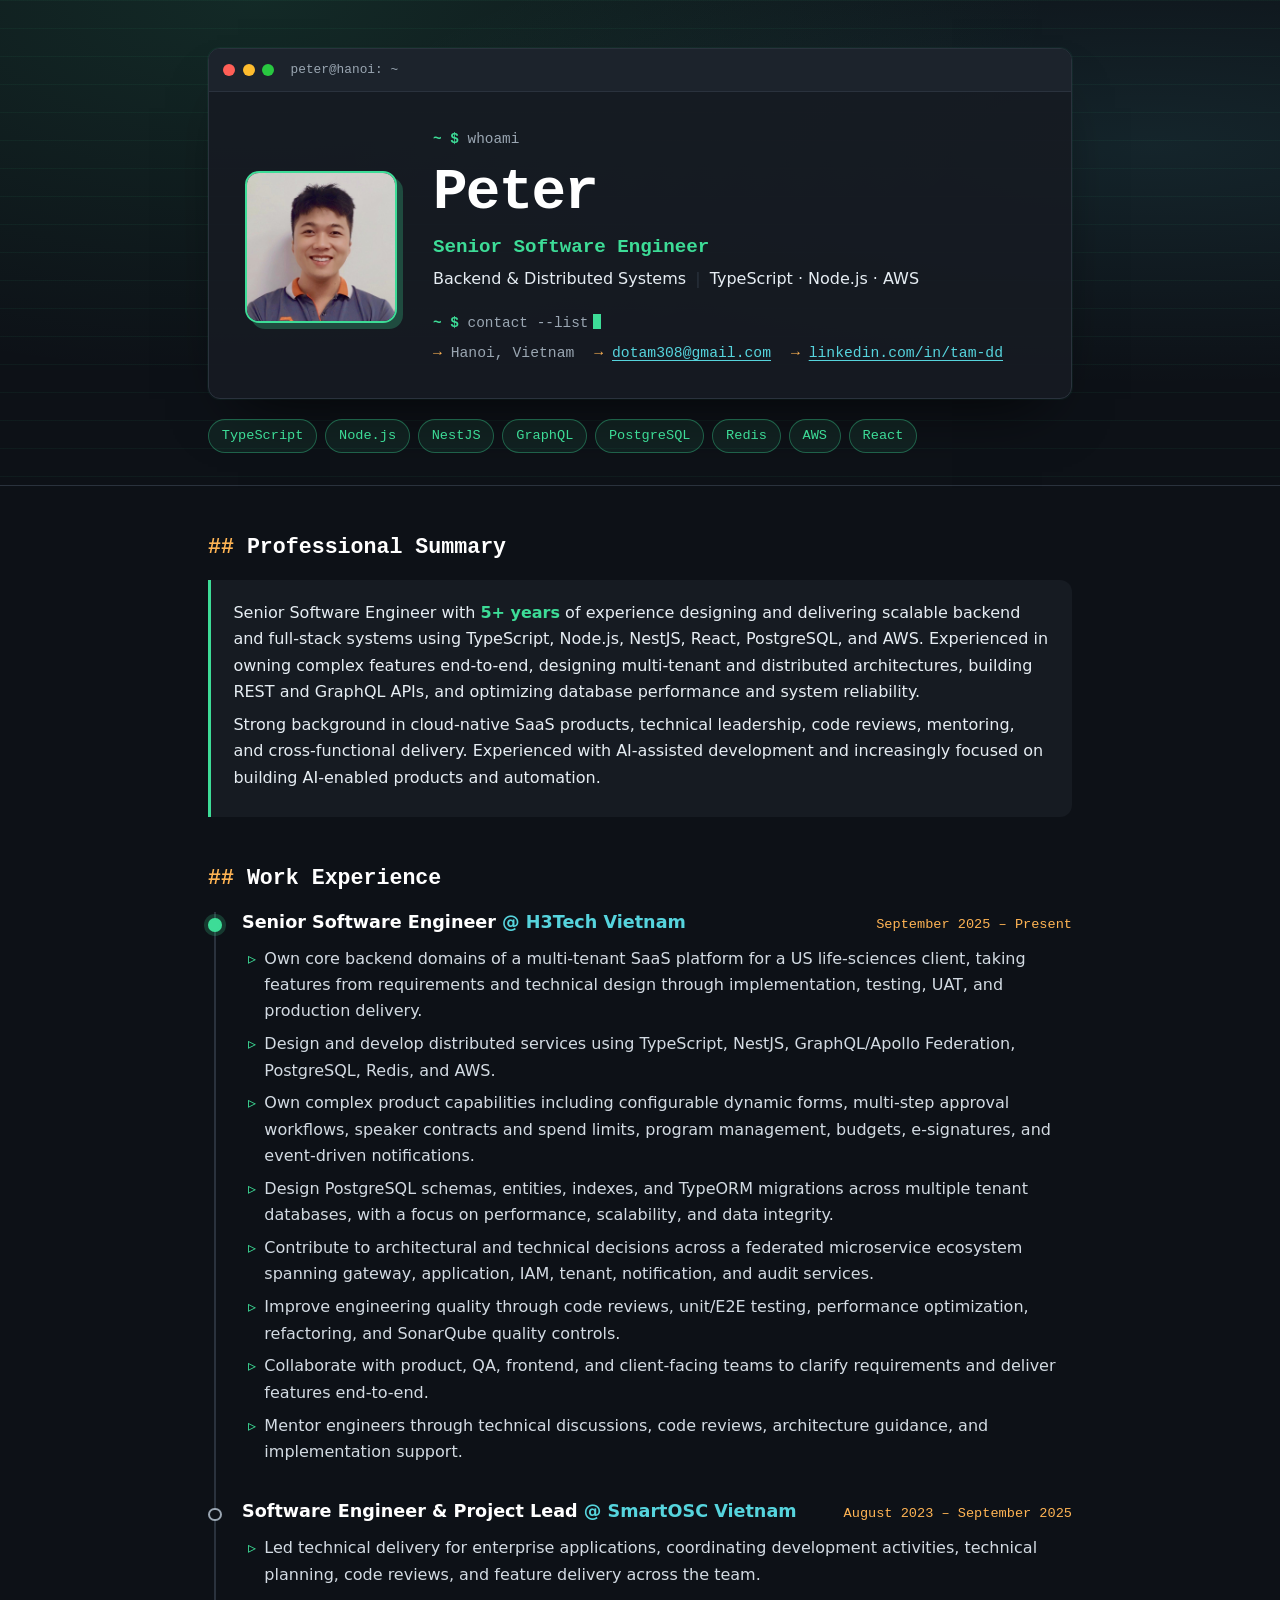
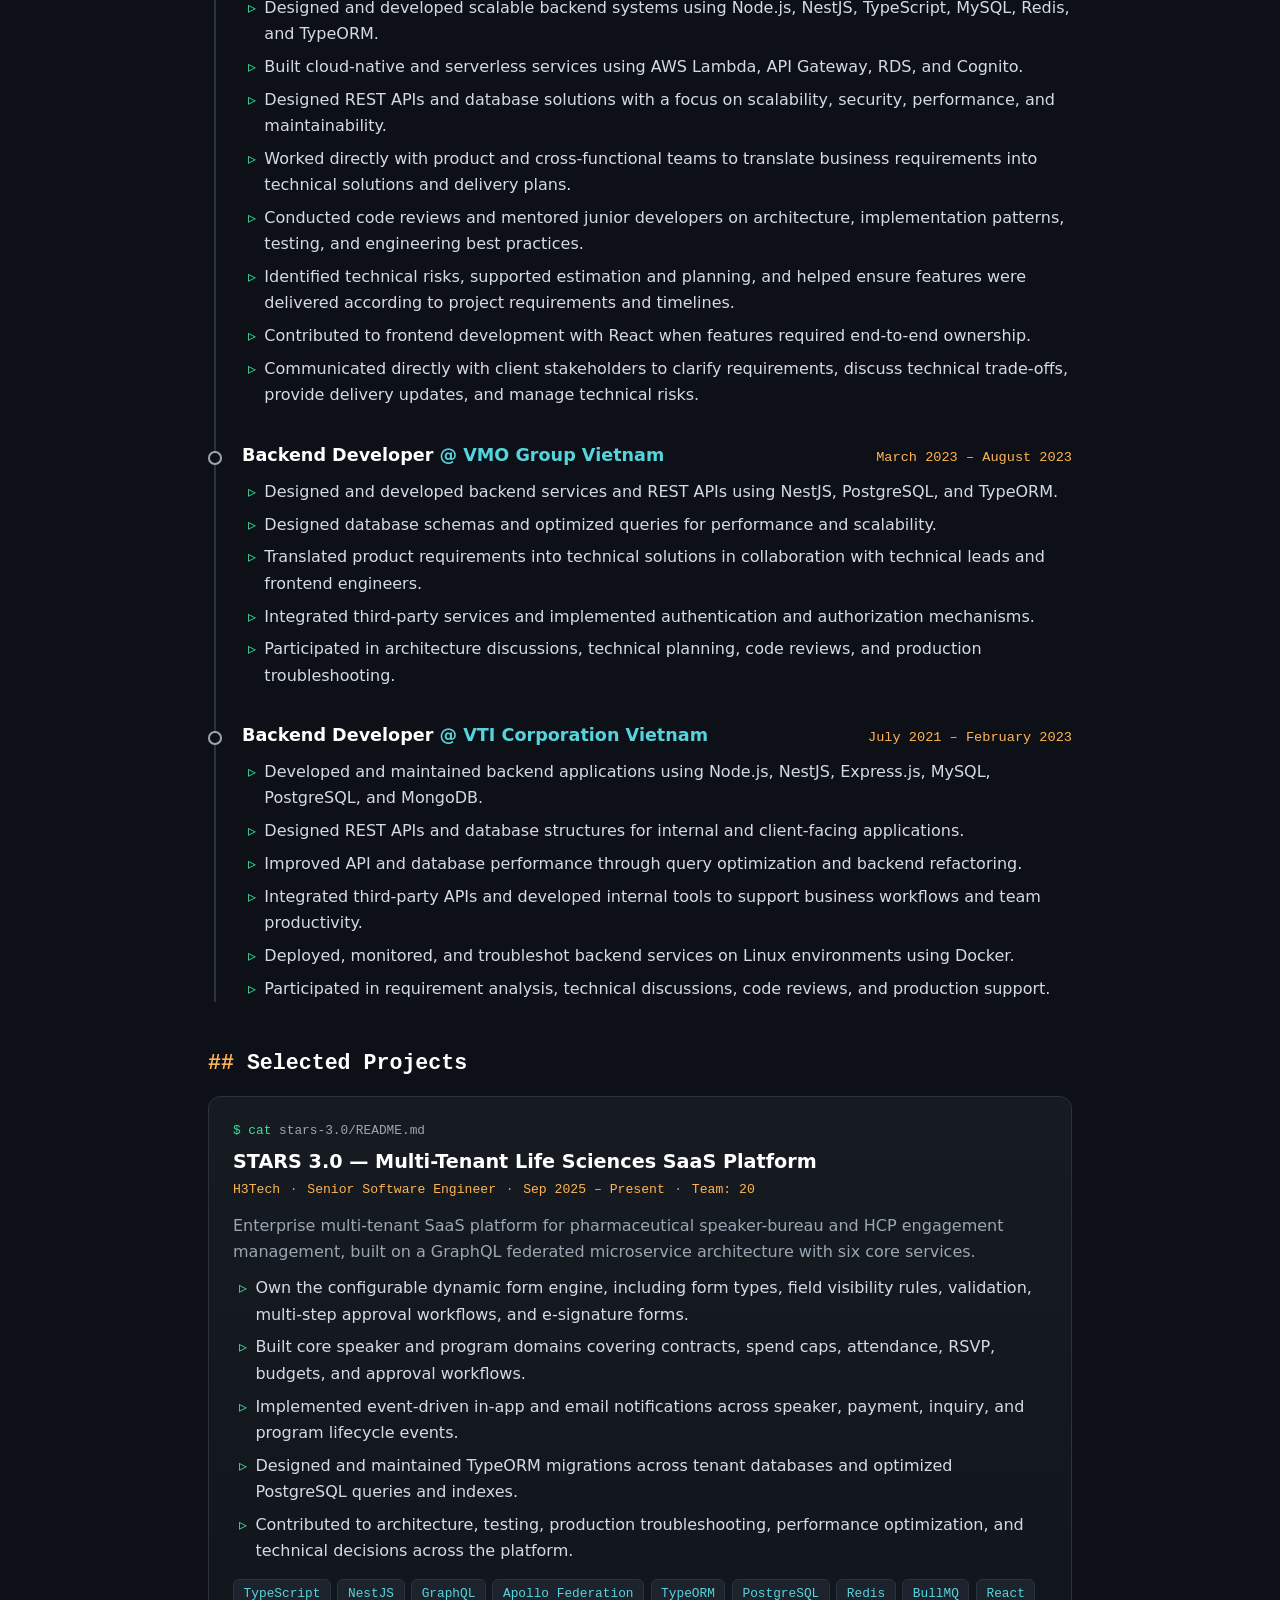
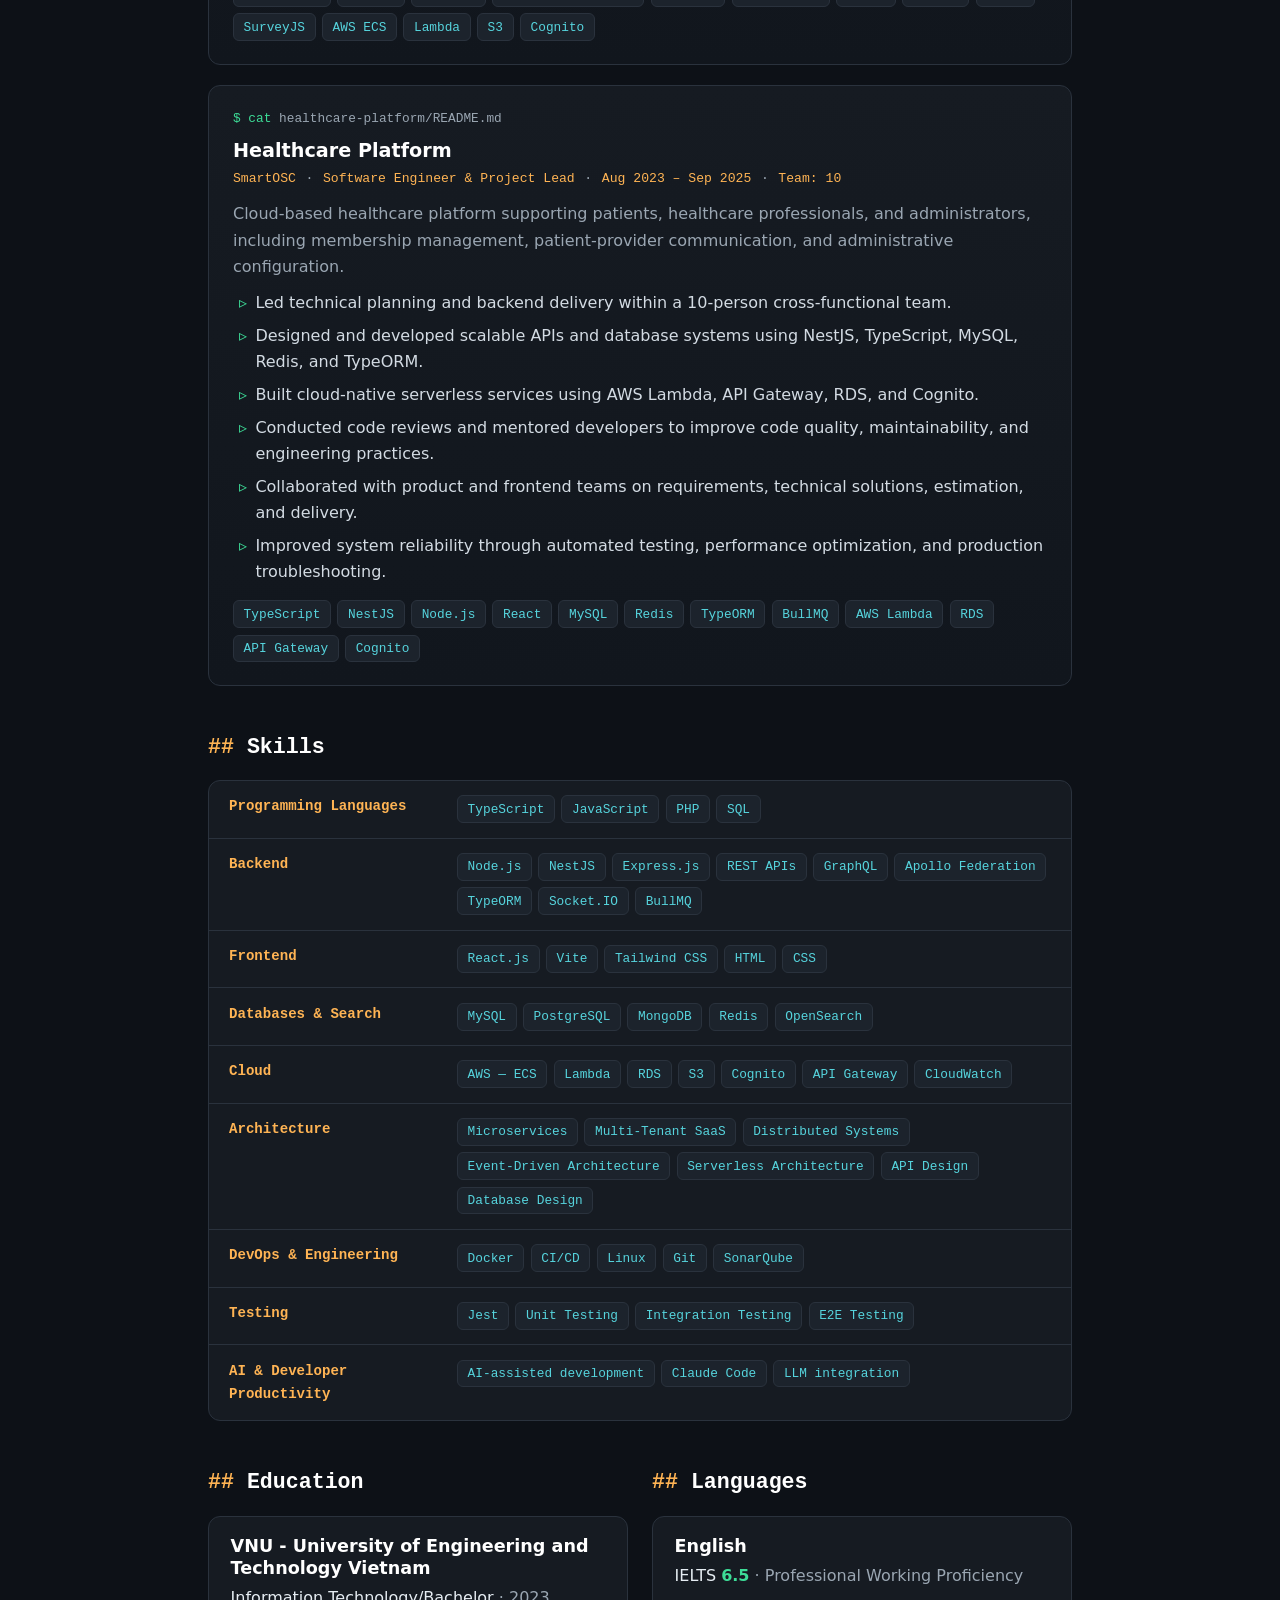
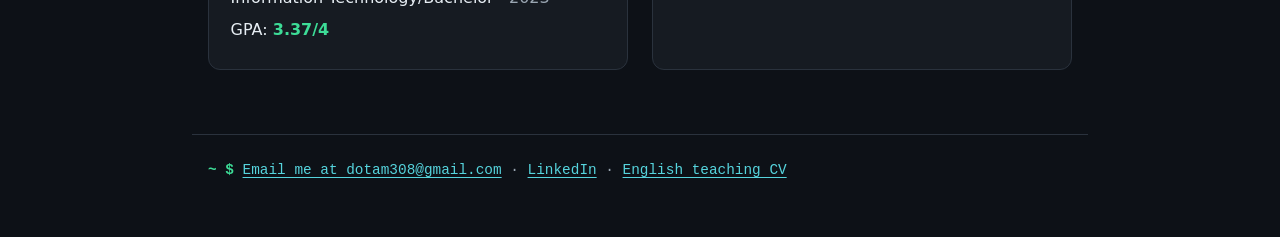
==== index.html @ 564e5376 "Add software engineer CV site" ====
<!DOCTYPE html>
<html lang="en">
<head>
  <meta charset="utf-8">
  <meta name="viewport" content="width=device-width, initial-scale=1">
  <title>Peter | Senior Software Engineer</title>
  <meta name="description" content="Peter — Senior Software Engineer, Backend &amp; Distributed Systems. TypeScript, Node.js, AWS. Hanoi, Vietnam.">
  <meta name="color-scheme" content="dark">
  <link rel="stylesheet" href="styles.css?v=1">
</head>
<body>
  <a class="skip-link" href="#main">Skip to content</a>

  <header class="hero">
    <div class="wrap">
      <div class="terminal" role="presentation">
        <div class="term-bar" aria-hidden="true">
          <span class="dot red"></span><span class="dot amber"></span><span class="dot green"></span>
          <span class="term-title">peter@hanoi: ~</span>
        </div>
        <div class="term-body">
          <img class="avatar" src="avatar.jpg" width="320" height="320" alt="Portrait of Peter">
          <div class="term-text">
            <p class="cmd" aria-hidden="true"><span class="prompt">~ $</span> whoami</p>
            <h1>Peter</h1>
            <p class="role">Senior Software Engineer</p>
            <p class="focus">Backend &amp; Distributed Systems <span class="sep">|</span> <span class="stackline">TypeScript · Node.js · AWS</span></p>
            <p class="cmd" aria-hidden="true"><span class="prompt">~ $</span> contact --list<span class="cursor"></span></p>
            <ul class="links">
              <li class="loc">Hanoi, Vietnam</li>
              <li><a href="mailto:dotam308@gmail.com">dotam308@gmail.com</a></li>
              <li><a href="https://www.linkedin.com/in/tam-dd/" rel="noopener">linkedin.com/in/tam-dd</a></li>
            </ul>
          </div>
        </div>
      </div>

      <ul class="stack" aria-label="Core stack">
        <li>TypeScript</li><li>Node.js</li><li>NestJS</li><li>GraphQL</li><li>PostgreSQL</li><li>Redis</li><li>AWS</li><li>React</li>
      </ul>
    </div>
  </header>

  <main id="main" class="wrap">
    <section aria-labelledby="summary">
      <h2 id="summary"><span class="hash" aria-hidden="true">##</span> Professional Summary</h2>
      <div class="readme">
        <p>Senior Software Engineer with <strong>5+ years</strong> of experience designing and delivering scalable backend and full-stack systems using TypeScript, Node.js, NestJS, React, PostgreSQL, and AWS. Experienced in owning complex features end-to-end, designing multi-tenant and distributed architectures, building REST and GraphQL APIs, and optimizing database performance and system reliability.</p>
        <p>Strong background in cloud-native SaaS products, technical leadership, code reviews, mentoring, and cross-functional delivery. Experienced with AI-assisted development and increasingly focused on building AI-enabled products and automation.</p>
      </div>
    </section>

    <section aria-labelledby="work">
      <h2 id="work"><span class="hash" aria-hidden="true">##</span> Work Experience</h2>
      <ol class="log">
        <li class="current">
          <article>
            <header class="job-head">
              <h3>Senior Software Engineer <span class="at">@ H3Tech Vietnam</span></h3>
              <p class="dates">September 2025 – Present</p>
            </header>
            <ul class="points">
              <li>Own core backend domains of a multi-tenant SaaS platform for a US life-sciences client, taking features from requirements and technical design through implementation, testing, UAT, and production delivery.</li>
              <li>Design and develop distributed services using TypeScript, NestJS, GraphQL/Apollo Federation, PostgreSQL, Redis, and AWS.</li>
              <li>Own complex product capabilities including configurable dynamic forms, multi-step approval workflows, speaker contracts and spend limits, program management, budgets, e-signatures, and event-driven notifications.</li>
              <li>Design PostgreSQL schemas, entities, indexes, and TypeORM migrations across multiple tenant databases, with a focus on performance, scalability, and data integrity.</li>
              <li>Contribute to architectural and technical decisions across a federated microservice ecosystem spanning gateway, application, IAM, tenant, notification, and audit services.</li>
              <li>Improve engineering quality through code reviews, unit/E2E testing, performance optimization, refactoring, and SonarQube quality controls.</li>
              <li>Collaborate with product, QA, frontend, and client-facing teams to clarify requirements and deliver features end-to-end.</li>
              <li>Mentor engineers through technical discussions, code reviews, architecture guidance, and implementation support.</li>
            </ul>
          </article>
        </li>
        <li>
          <article>
            <header class="job-head">
              <h3>Software Engineer &amp; Project Lead <span class="at">@ SmartOSC Vietnam</span></h3>
              <p class="dates">August 2023 – September 2025</p>
            </header>
            <ul class="points">
              <li>Led technical delivery for enterprise applications, coordinating development activities, technical planning, code reviews, and feature delivery across the team.</li>
              <li>Designed and developed scalable backend systems using Node.js, NestJS, TypeScript, MySQL, Redis, and TypeORM.</li>
              <li>Built cloud-native and serverless services using AWS Lambda, API Gateway, RDS, and Cognito.</li>
              <li>Designed REST APIs and database solutions with a focus on scalability, security, performance, and maintainability.</li>
              <li>Worked directly with product and cross-functional teams to translate business requirements into technical solutions and delivery plans.</li>
              <li>Conducted code reviews and mentored junior developers on architecture, implementation patterns, testing, and engineering best practices.</li>
              <li>Identified technical risks, supported estimation and planning, and helped ensure features were delivered according to project requirements and timelines.</li>
              <li>Contributed to frontend development with React when features required end-to-end ownership.</li>
              <li>Communicated directly with client stakeholders to clarify requirements, discuss technical trade-offs, provide delivery updates, and manage technical risks.</li>
            </ul>
          </article>
        </li>
        <li>
          <article>
            <header class="job-head">
              <h3>Backend Developer <span class="at">@ VMO Group Vietnam</span></h3>
              <p class="dates">March 2023 – August 2023</p>
            </header>
            <ul class="points">
              <li>Designed and developed backend services and REST APIs using NestJS, PostgreSQL, and TypeORM.</li>
              <li>Designed database schemas and optimized queries for performance and scalability.</li>
              <li>Translated product requirements into technical solutions in collaboration with technical leads and frontend engineers.</li>
              <li>Integrated third-party services and implemented authentication and authorization mechanisms.</li>
              <li>Participated in architecture discussions, technical planning, code reviews, and production troubleshooting.</li>
            </ul>
          </article>
        </li>
        <li>
          <article>
            <header class="job-head">
              <h3>Backend Developer <span class="at">@ VTI Corporation Vietnam</span></h3>
              <p class="dates">July 2021 – February 2023</p>
            </header>
            <ul class="points">
              <li>Developed and maintained backend applications using Node.js, NestJS, Express.js, MySQL, PostgreSQL, and MongoDB.</li>
              <li>Designed REST APIs and database structures for internal and client-facing applications.</li>
              <li>Improved API and database performance through query optimization and backend refactoring.</li>
              <li>Integrated third-party APIs and developed internal tools to support business workflows and team productivity.</li>
              <li>Deployed, monitored, and troubleshot backend services on Linux environments using Docker.</li>
              <li>Participated in requirement analysis, technical discussions, code reviews, and production support.</li>
            </ul>
          </article>
        </li>
      </ol>
    </section>

    <section aria-labelledby="projects">
      <h2 id="projects"><span class="hash" aria-hidden="true">##</span> Selected Projects</h2>
      <div class="projects">
        <article class="project">
          <p class="file" aria-hidden="true">stars-3.0/README.md</p>
          <h3>STARS 3.0 — Multi-Tenant Life Sciences SaaS Platform</h3>
          <ul class="meta">
            <li>H3Tech</li><li>Senior Software Engineer</li><li>Sep 2025 – Present</li><li>Team: 20</li>
          </ul>
          <p class="desc">Enterprise multi-tenant SaaS platform for pharmaceutical speaker-bureau and HCP engagement management, built on a GraphQL federated microservice architecture with six core services.</p>
          <ul class="points">
            <li>Own the configurable dynamic form engine, including form types, field visibility rules, validation, multi-step approval workflows, and e-signature forms.</li>
            <li>Built core speaker and program domains covering contracts, spend caps, attendance, RSVP, budgets, and approval workflows.</li>
            <li>Implemented event-driven in-app and email notifications across speaker, payment, inquiry, and program lifecycle events.</li>
            <li>Designed and maintained TypeORM migrations across tenant databases and optimized PostgreSQL queries and indexes.</li>
            <li>Contributed to architecture, testing, production troubleshooting, performance optimization, and technical decisions across the platform.</li>
          </ul>
          <ul class="tags" aria-label="Tech">
            <li>TypeScript</li><li>NestJS</li><li>GraphQL</li><li>Apollo Federation</li><li>TypeORM</li><li>PostgreSQL</li><li>Redis</li><li>BullMQ</li><li>React</li><li>SurveyJS</li><li>AWS ECS</li><li>Lambda</li><li>S3</li><li>Cognito</li>
          </ul>
        </article>

        <article class="project">
          <p class="file" aria-hidden="true">healthcare-platform/README.md</p>
          <h3>Healthcare Platform</h3>
          <ul class="meta">
            <li>SmartOSC</li><li>Software Engineer &amp; Project Lead</li><li>Aug 2023 – Sep 2025</li><li>Team: 10</li>
          </ul>
          <p class="desc">Cloud-based healthcare platform supporting patients, healthcare professionals, and administrators, including membership management, patient-provider communication, and administrative configuration.</p>
          <ul class="points">
            <li>Led technical planning and backend delivery within a 10-person cross-functional team.</li>
            <li>Designed and developed scalable APIs and database systems using NestJS, TypeScript, MySQL, Redis, and TypeORM.</li>
            <li>Built cloud-native serverless services using AWS Lambda, API Gateway, RDS, and Cognito.</li>
            <li>Conducted code reviews and mentored developers to improve code quality, maintainability, and engineering practices.</li>
            <li>Collaborated with product and frontend teams on requirements, technical solutions, estimation, and delivery.</li>
            <li>Improved system reliability through automated testing, performance optimization, and production troubleshooting.</li>
          </ul>
          <ul class="tags" aria-label="Tech">
            <li>TypeScript</li><li>NestJS</li><li>Node.js</li><li>React</li><li>MySQL</li><li>Redis</li><li>TypeORM</li><li>BullMQ</li><li>AWS Lambda</li><li>RDS</li><li>API Gateway</li><li>Cognito</li>
          </ul>
        </article>
      </div>
    </section>

    <section aria-labelledby="skills">
      <h2 id="skills"><span class="hash" aria-hidden="true">##</span> Skills</h2>
      <dl class="skills">
        <div><dt>Programming Languages</dt><dd><ul class="tags"><li>TypeScript</li><li>JavaScript</li><li>PHP</li><li>SQL</li></ul></dd></div>
        <div><dt>Backend</dt><dd><ul class="tags"><li>Node.js</li><li>NestJS</li><li>Express.js</li><li>REST APIs</li><li>GraphQL</li><li>Apollo Federation</li><li>TypeORM</li><li>Socket.IO</li><li>BullMQ</li></ul></dd></div>
        <div><dt>Frontend</dt><dd><ul class="tags"><li>React.js</li><li>Vite</li><li>Tailwind CSS</li><li>HTML</li><li>CSS</li></ul></dd></div>
        <div><dt>Databases &amp; Search</dt><dd><ul class="tags"><li>MySQL</li><li>PostgreSQL</li><li>MongoDB</li><li>Redis</li><li>OpenSearch</li></ul></dd></div>
        <div><dt>Cloud</dt><dd><ul class="tags"><li>AWS — ECS</li><li>Lambda</li><li>RDS</li><li>S3</li><li>Cognito</li><li>API Gateway</li><li>CloudWatch</li></ul></dd></div>
        <div><dt>Architecture</dt><dd><ul class="tags"><li>Microservices</li><li>Multi-Tenant SaaS</li><li>Distributed Systems</li><li>Event-Driven Architecture</li><li>Serverless Architecture</li><li>API Design</li><li>Database Design</li></ul></dd></div>
        <div><dt>DevOps &amp; Engineering</dt><dd><ul class="tags"><li>Docker</li><li>CI/CD</li><li>Linux</li><li>Git</li><li>SonarQube</li></ul></dd></div>
        <div><dt>Testing</dt><dd><ul class="tags"><li>Jest</li><li>Unit Testing</li><li>Integration Testing</li><li>E2E Testing</li></ul></dd></div>
        <div><dt>AI &amp; Developer Productivity</dt><dd><ul class="tags"><li>AI-assisted development</li><li>Claude Code</li><li>LLM integration</li></ul></dd></div>
      </dl>
    </section>

    <div class="two-col">
      <section aria-labelledby="education">
        <h2 id="education"><span class="hash" aria-hidden="true">##</span> Education</h2>
        <div class="box">
          <h3>VNU - University of Engineering and Technology Vietnam</h3>
          <p>Information Technology/Bachelor <span class="muted">· 2023</span></p>
          <p>GPA: <strong>3.37/4</strong></p>
        </div>
      </section>

      <section aria-labelledby="languages">
        <h2 id="languages"><span class="hash" aria-hidden="true">##</span> Languages</h2>
        <div class="box">
          <h3>English</h3>
          <p>IELTS <strong>6.5</strong> <span class="muted">· Professional Working Proficiency</span></p>
        </div>
      </section>
    </div>
  </main>

  <footer class="wrap">
    <p><span class="prompt" aria-hidden="true">~ $</span> <a href="mailto:dotam308@gmail.com">Email me at dotam308@gmail.com</a> · <a href="https://www.linkedin.com/in/tam-dd/" rel="noopener">LinkedIn</a> · <a href="teaching-cv/">English teaching CV</a></p>
  </footer>
</body>
</html>
---- styles.css ----
/* Theme: "Terminal" — dark charcoal, monospace headings, teal + amber accents */

:root {
  --bg: #0d1117;
  --bg-2: #11161d;
  --panel: #161b22;
  --panel-2: #1c232c;
  --line: #2a323d;
  --text: #e6edf3;
  --muted: #9aa6b2;
  --teal: #3ddc97;
  --cyan: #56d4dd;
  --amber: #ffb454;
  --red: #ff6b6b;
  --radius: 12px;
  --mono: ui-monospace, "SF Mono", SFMono-Regular, Menlo, Consolas, "Liberation Mono", "Courier New", monospace;
  --sans: system-ui, -apple-system, "Segoe UI", Roboto, "Helvetica Neue", Arial, sans-serif;
}

*,
*::before,
*::after {
  box-sizing: border-box;
}

html {
  -webkit-text-size-adjust: 100%;
}

body {
  margin: 0;
  background: var(--bg);
  color: var(--text);
  font-family: var(--sans);
  font-size: 1rem;
  line-height: 1.65;
  overflow-wrap: break-word;
}

.wrap {
  max-width: 56rem;
  margin: 0 auto;
  padding: 0 1rem;
}

h1,
h2,
h3 {
  line-height: 1.25;
}

p {
  margin: 0 0 0.4rem;
}

a {
  color: var(--cyan);
  text-underline-offset: 0.18em;
}

a:hover {
  color: var(--teal);
}

:focus-visible {
  outline: 2px solid var(--amber);
  outline-offset: 3px;
  border-radius: 4px;
}

.skip-link {
  position: absolute;
  left: -9999px;
  top: 0.5rem;
  z-index: 10;
  padding: 0.5rem 0.75rem;
  background: var(--amber);
  color: #000;
}

.skip-link:focus {
  left: 0.5rem;
}

.muted {
  color: var(--muted);
}

/* ---------- Hero ---------- */

.hero {
  padding: 3rem 0 2rem;
  background:
    linear-gradient(rgba(61, 220, 151, 0.05) 1px, transparent 1px) 0 0 / 100% 28px,
    radial-gradient(ellipse at 20% 0%, rgba(61, 220, 151, 0.12), transparent 55%),
    radial-gradient(ellipse at 90% 30%, rgba(86, 212, 221, 0.1), transparent 50%),
    var(--bg);
  border-bottom: 1px solid var(--line);
}

.terminal {
  border: 1px solid var(--line);
  border-radius: var(--radius);
  background: rgba(22, 27, 34, 0.92);
  box-shadow: 0 30px 60px -30px rgba(0, 0, 0, 0.8), 0 0 0 1px rgba(61, 220, 151, 0.06);
  overflow: hidden;
}

.term-bar {
  display: flex;
  align-items: center;
  gap: 0.45rem;
  padding: 0.65rem 0.9rem;
  background: var(--panel-2);
  border-bottom: 1px solid var(--line);
}

.dot {
  width: 0.75rem;
  height: 0.75rem;
  border-radius: 50%;
}

.dot.red { background: #ff5f57; }
.dot.amber { background: #febc2e; }
.dot.green { background: #28c840; }

.term-title {
  margin-left: 0.6rem;
  font-family: var(--mono);
  font-size: 0.8rem;
  color: var(--muted);
}

.term-body {
  display: grid;
  gap: 1.5rem;
  padding: 1.75rem 1.5rem 1.6rem;
  align-items: center;
}

@media (min-width: 720px) {
  .term-body {
    grid-template-columns: auto 1fr;
    gap: 2.25rem;
    padding: 2.25rem 2.25rem 2rem;
  }
}

.avatar {
  display: block;
  width: 9.5rem;
  height: 9.5rem;
  border-radius: 14px;
  object-fit: cover;
  border: 2px solid var(--teal);
  box-shadow: 6px 6px 0 rgba(61, 220, 151, 0.25);
  background: var(--panel-2);
}

.cmd {
  margin: 0 0 0.35rem;
  font-family: var(--mono);
  font-size: 0.9rem;
  color: var(--muted);
}

.prompt {
  font-family: var(--mono);
  color: var(--teal);
  font-weight: 700;
}

.hero h1 {
  margin: 0;
  font-family: var(--mono);
  font-size: clamp(2.4rem, 8vw, 3.6rem);
  font-weight: 800;
  letter-spacing: -0.03em;
  color: #fff;
}

.role {
  margin: 0.15rem 0 0.2rem;
  font-family: var(--mono);
  font-size: 1.2rem;
  font-weight: 700;
  color: var(--teal);
}

.focus {
  margin: 0 0 1.2rem;
  color: var(--text);
}

.sep {
  color: var(--line);
  margin: 0 0.25rem;
}

.links {
  display: flex;
  flex-wrap: wrap;
  gap: 0.5rem 1.25rem;
  margin: 0;
  padding: 0;
  list-style: none;
  font-family: var(--mono);
  font-size: 0.92rem;
}

.links li::before {
  content: "→ ";
  color: var(--amber);
}

.loc {
  color: var(--muted);
}

.cursor {
  display: inline-block;
  width: 0.55em;
  height: 1.05em;
  margin-left: 0.3em;
  vertical-align: -0.15em;
  background: var(--teal);
}

@media (prefers-reduced-motion: no-preference) {
  .cursor {
    animation: blink 1.1s steps(1) infinite;
  }

  @keyframes blink {
    50% { opacity: 0; }
  }
}

.stack {
  display: flex;
  flex-wrap: wrap;
  gap: 0.5rem;
  margin: 1.25rem 0 0;
  padding: 0;
  list-style: none;
}

.stack li {
  padding: 0.3rem 0.8rem;
  border: 1px solid rgba(61, 220, 151, 0.35);
  border-radius: 999px;
  background: rgba(61, 220, 151, 0.08);
  font-family: var(--mono);
  font-size: 0.85rem;
  color: var(--teal);
}

/* ---------- Sections ---------- */

main.wrap {
  padding-bottom: 2rem;
}

section {
  margin-top: 3rem;
}

h2 {
  margin: 0 0 1.2rem;
  font-family: var(--mono);
  font-size: 1.35rem;
  font-weight: 700;
  color: #fff;
}

.hash {
  color: var(--amber);
}

h3 {
  margin: 0 0 0.3rem;
  font-size: 1.1rem;
  color: #fff;
}

.readme {
  padding: 1.25rem 1.4rem;
  border-left: 3px solid var(--teal);
  border-radius: 0 var(--radius) var(--radius) 0;
  background: var(--panel);
  color: var(--text);
}

.readme strong {
  color: var(--teal);
}

.points {
  margin: 0.6rem 0 0;
  padding-left: 1.2rem;
  color: #d3dbe3;
}

.points li {
  padding-left: 0.2rem;
}

.points li + li {
  margin-top: 0.4rem;
}

.points li::marker {
  content: "▹ ";
  color: var(--teal);
}

/* Experience log */

.log {
  margin: 0;
  padding: 0;
  list-style: none;
  border-left: 2px solid var(--line);
  margin-left: 0.4rem;
}

.log > li {
  position: relative;
  padding: 0 0 2.25rem 1.6rem;
}

.log > li:last-child {
  padding-bottom: 0;
}

.log > li::before {
  content: "";
  position: absolute;
  left: -0.5rem;
  top: 0.4rem;
  width: 0.85rem;
  height: 0.85rem;
  border-radius: 50%;
  background: var(--bg);
  border: 2px solid var(--muted);
}

.log > li.current::before {
  background: var(--teal);
  border-color: var(--teal);
  box-shadow: 0 0 0 4px rgba(61, 220, 151, 0.2);
}

.job-head {
  display: flex;
  flex-wrap: wrap;
  align-items: baseline;
  justify-content: space-between;
  gap: 0.2rem 1rem;
}

.job-head h3 {
  margin: 0;
}

.at {
  color: var(--cyan);
  font-weight: 600;
}

.dates {
  margin: 0;
  font-family: var(--mono);
  font-size: 0.85rem;
  color: var(--amber);
}

/* Projects */

.projects {
  display: grid;
  gap: 1.25rem;
}

.project {
  padding: 1.4rem 1.5rem;
  border: 1px solid var(--line);
  border-radius: var(--radius);
  background: linear-gradient(180deg, var(--panel) 0%, var(--bg-2) 100%);
}

.file {
  margin: 0 0 0.6rem;
  font-family: var(--mono);
  font-size: 0.8rem;
  color: var(--muted);
}

.file::before {
  content: "$ cat ";
  color: var(--teal);
}

.project h3 {
  font-size: 1.2rem;
}

.meta {
  display: flex;
  flex-wrap: wrap;
  gap: 0.25rem 0;
  margin: 0 0 0.75rem;
  padding: 0;
  list-style: none;
  font-family: var(--mono);
  font-size: 0.82rem;
  color: var(--amber);
}

.meta li + li::before {
  content: "·";
  margin: 0 0.6rem;
  color: var(--muted);
}

.desc {
  color: var(--muted);
}

.tags {
  display: flex;
  flex-wrap: wrap;
  gap: 0.4rem;
  margin: 0.9rem 0 0;
  padding: 0;
  list-style: none;
}

.tags li {
  padding: 0.15rem 0.6rem;
  border: 1px solid var(--line);
  border-radius: 6px;
  background: var(--panel-2);
  font-family: var(--mono);
  font-size: 0.8rem;
  color: var(--cyan);
}

/* Skills */

.skills {
  margin: 0;
  border: 1px solid var(--line);
  border-radius: var(--radius);
  background: var(--panel);
  overflow: hidden;
}

.skills > div {
  display: grid;
  gap: 0.4rem 1.25rem;
  padding: 0.9rem 1.25rem;
}

.skills > div + div {
  border-top: 1px solid var(--line);
}

@media (min-width: 720px) {
  .skills > div {
    grid-template-columns: 13rem 1fr;
    align-items: start;
  }
}

.skills dt {
  font-family: var(--mono);
  font-size: 0.88rem;
  font-weight: 700;
  color: var(--amber);
}

.skills dd {
  margin: 0;
}

.skills .tags {
  margin: 0;
}

/* Education & languages */

.two-col {
  display: grid;
  gap: 0 1.5rem;
}

@media (min-width: 720px) {
  .two-col {
    grid-template-columns: 1fr 1fr;
  }
}

.two-col section {
  display: flex;
  flex-direction: column;
}

.box {
  flex: 1;
  padding: 1.2rem 1.35rem;
  border: 1px solid var(--line);
  border-radius: var(--radius);
  background: var(--panel);
}

.box strong {
  color: var(--teal);
}

/* Footer */

footer.wrap {
  margin-top: 2rem;
  padding-top: 1.5rem;
  padding-bottom: 3rem;
  border-top: 1px solid var(--line);
  font-family: var(--mono);
  font-size: 0.9rem;
  color: var(--muted);
}

/* ---------- Small screens ---------- */

@media (max-width: 480px) {
  .hero {
    padding: 1.5rem 0 1.5rem;
  }

  .term-body {
    padding: 1.4rem 1.1rem;
  }

  .avatar {
    width: 7.5rem;
    height: 7.5rem;
  }

  section {
    margin-top: 2.5rem;
  }

  h2 {
    font-size: 1.2rem;
  }

  .project {
    padding: 1.1rem 1rem;
  }

  .sep {
    display: none;
  }

  .focus .stackline {
    display: block;
  }
}

/* ---------- Print: clean light copy ---------- */

@media print {
  @page {
    margin: 14mm;
  }

  :root {
    --bg: #fff;
    --bg-2: #fff;
    --panel: #fff;
    --panel-2: #f3f4f6;
    --line: #d1d5db;
    --text: #111;
    --muted: #4b5563;
    --teal: #0b6b48;
    --cyan: #0b5c66;
    --amber: #8a4b00;
  }

  html,
  body {
    background: #fff;
    color-scheme: light;
  }

  * {
    -webkit-print-color-adjust: exact;
    print-color-adjust: exact;
    box-shadow: none !important;
  }

  body {
    font-size: 9.5pt;
    line-height: 1.4;
  }

  .wrap {
    max-width: none;
    padding: 0;
  }

  .skip-link,
  .term-bar,
  .cmd,
  .stack,
  .file,
  footer {
    display: none;
  }

  .hero {
    padding: 0 0 0.6rem;
    background: none;
    border-bottom: 2px solid #111;
  }

  .terminal {
    border: 0;
    background: none;
  }

  .term-body {
    grid-template-columns: auto 1fr;
    gap: 1rem;
    padding: 0;
  }

  .avatar {
    width: 24mm;
    height: 24mm;
    border: 0;
  }

  .hero h1,
  h2,
  h3 {
    color: #111;
  }

  .hero h1 {
    font-size: 22pt;
  }

  .role {
    font-size: 12pt;
  }

  .focus {
    margin-bottom: 0.3rem;
  }

  section {
    margin-top: 0.9rem;
  }

  h2 {
    margin-bottom: 0.5rem;
    font-size: 12pt;
  }

  .points {
    color: #111;
  }

  .log {
    margin-left: 0.6rem;
  }

  .log > li {
    padding-bottom: 0.8rem;
  }

  .project,
  .readme,
  .box {
    padding: 0.6rem 0.8rem;
    background: none;
  }

  .skills > div {
    grid-template-columns: 10rem 1fr;
    padding: 0.35rem 0.6rem;
  }

  .tags li {
    padding: 0 0.4rem;
  }

  .two-col {
    grid-template-columns: 1fr 1fr;
  }

  h2,
  h3,
  .job-head {
    break-after: avoid;
  }

  .log > li,
  .skills > div,
  .box {
    break-inside: avoid;
  }

  a,
  :focus-visible {
    color: #111;
    text-decoration: none;
    outline: none;
  }

  .cursor {
    display: none;
  }
}
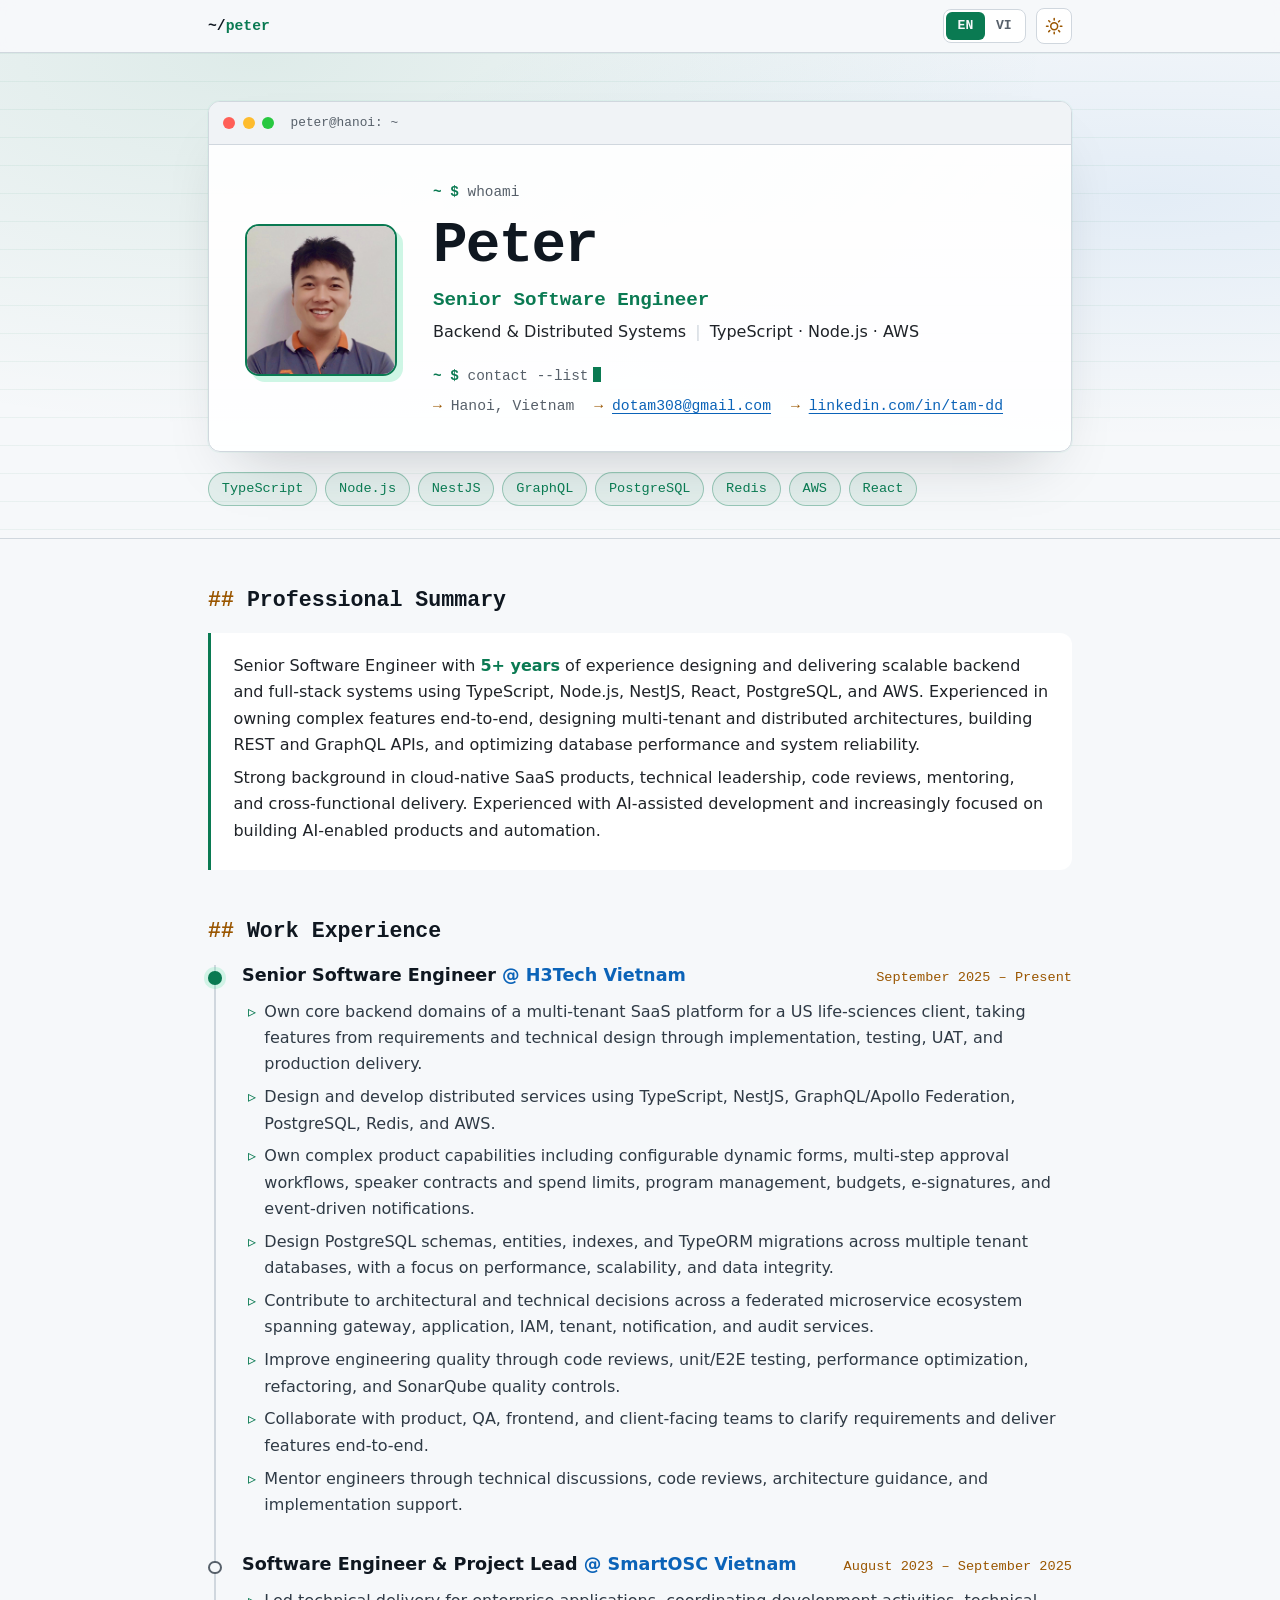
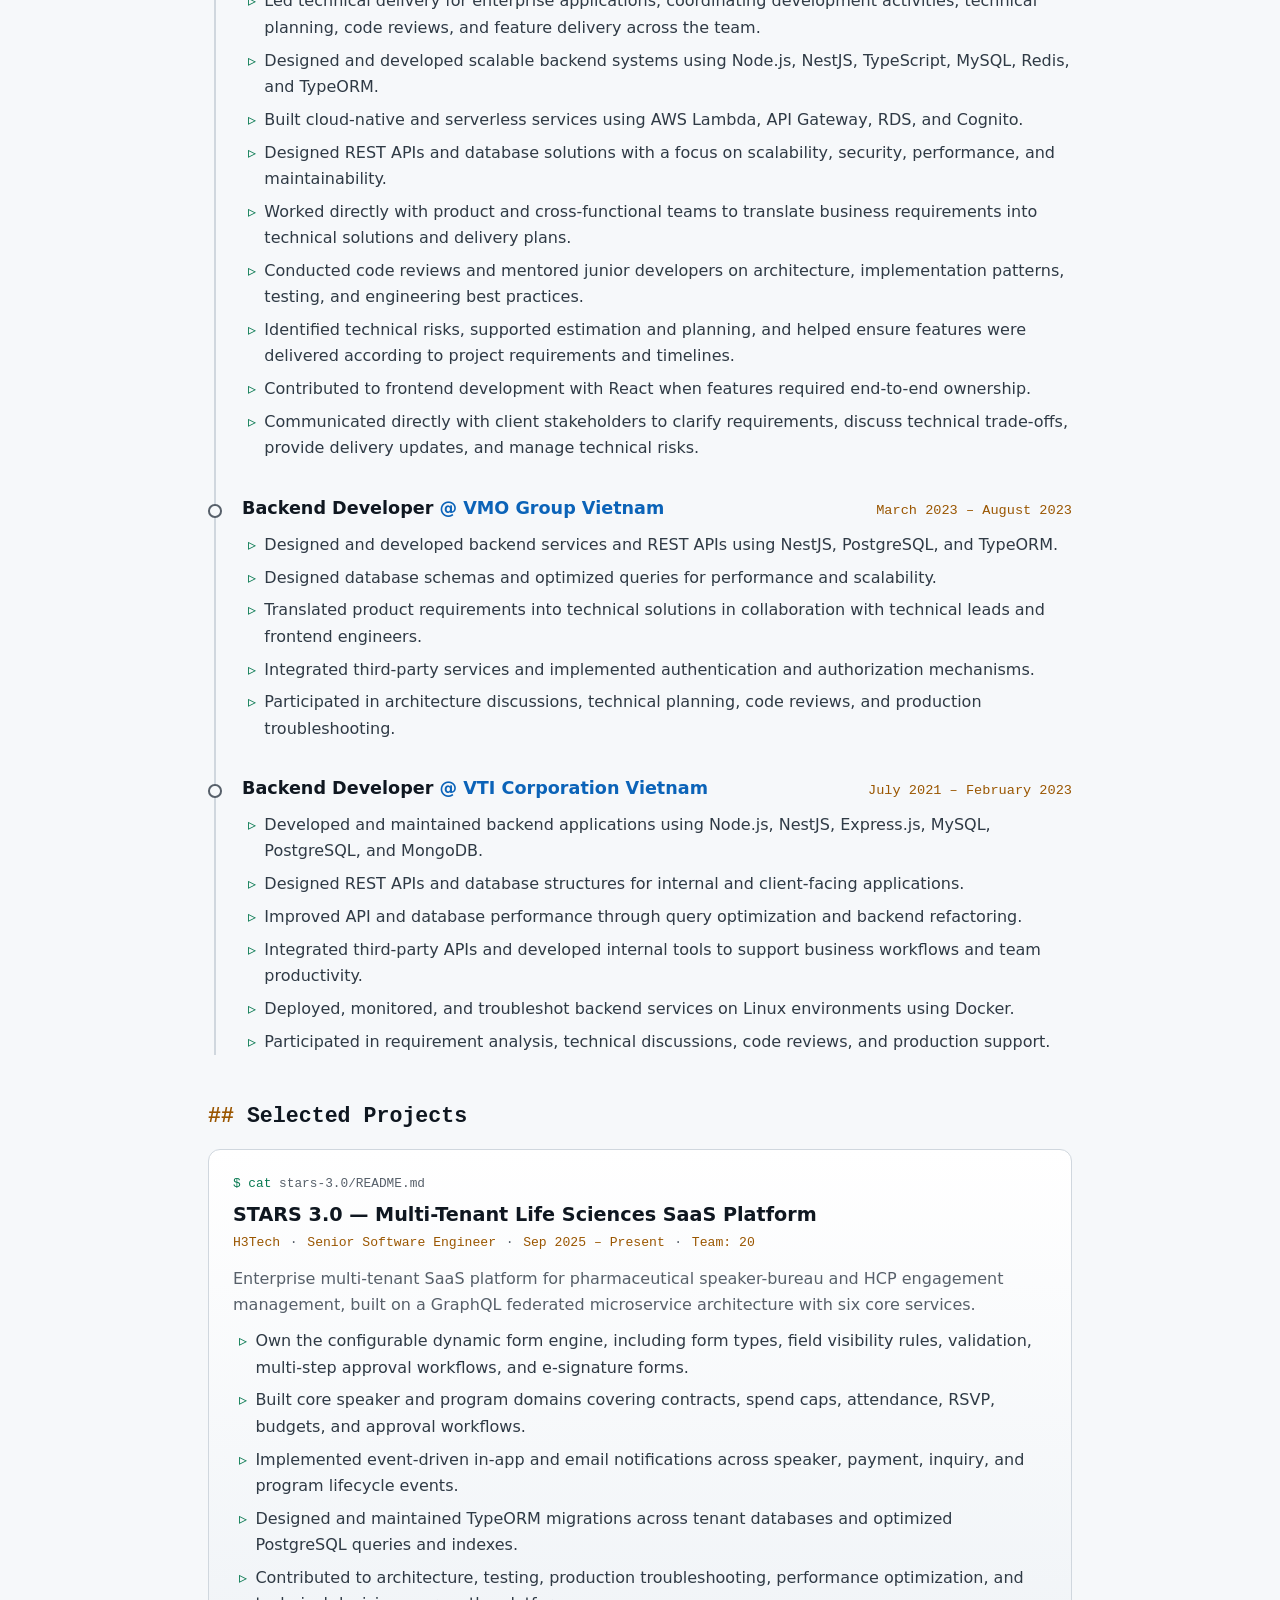
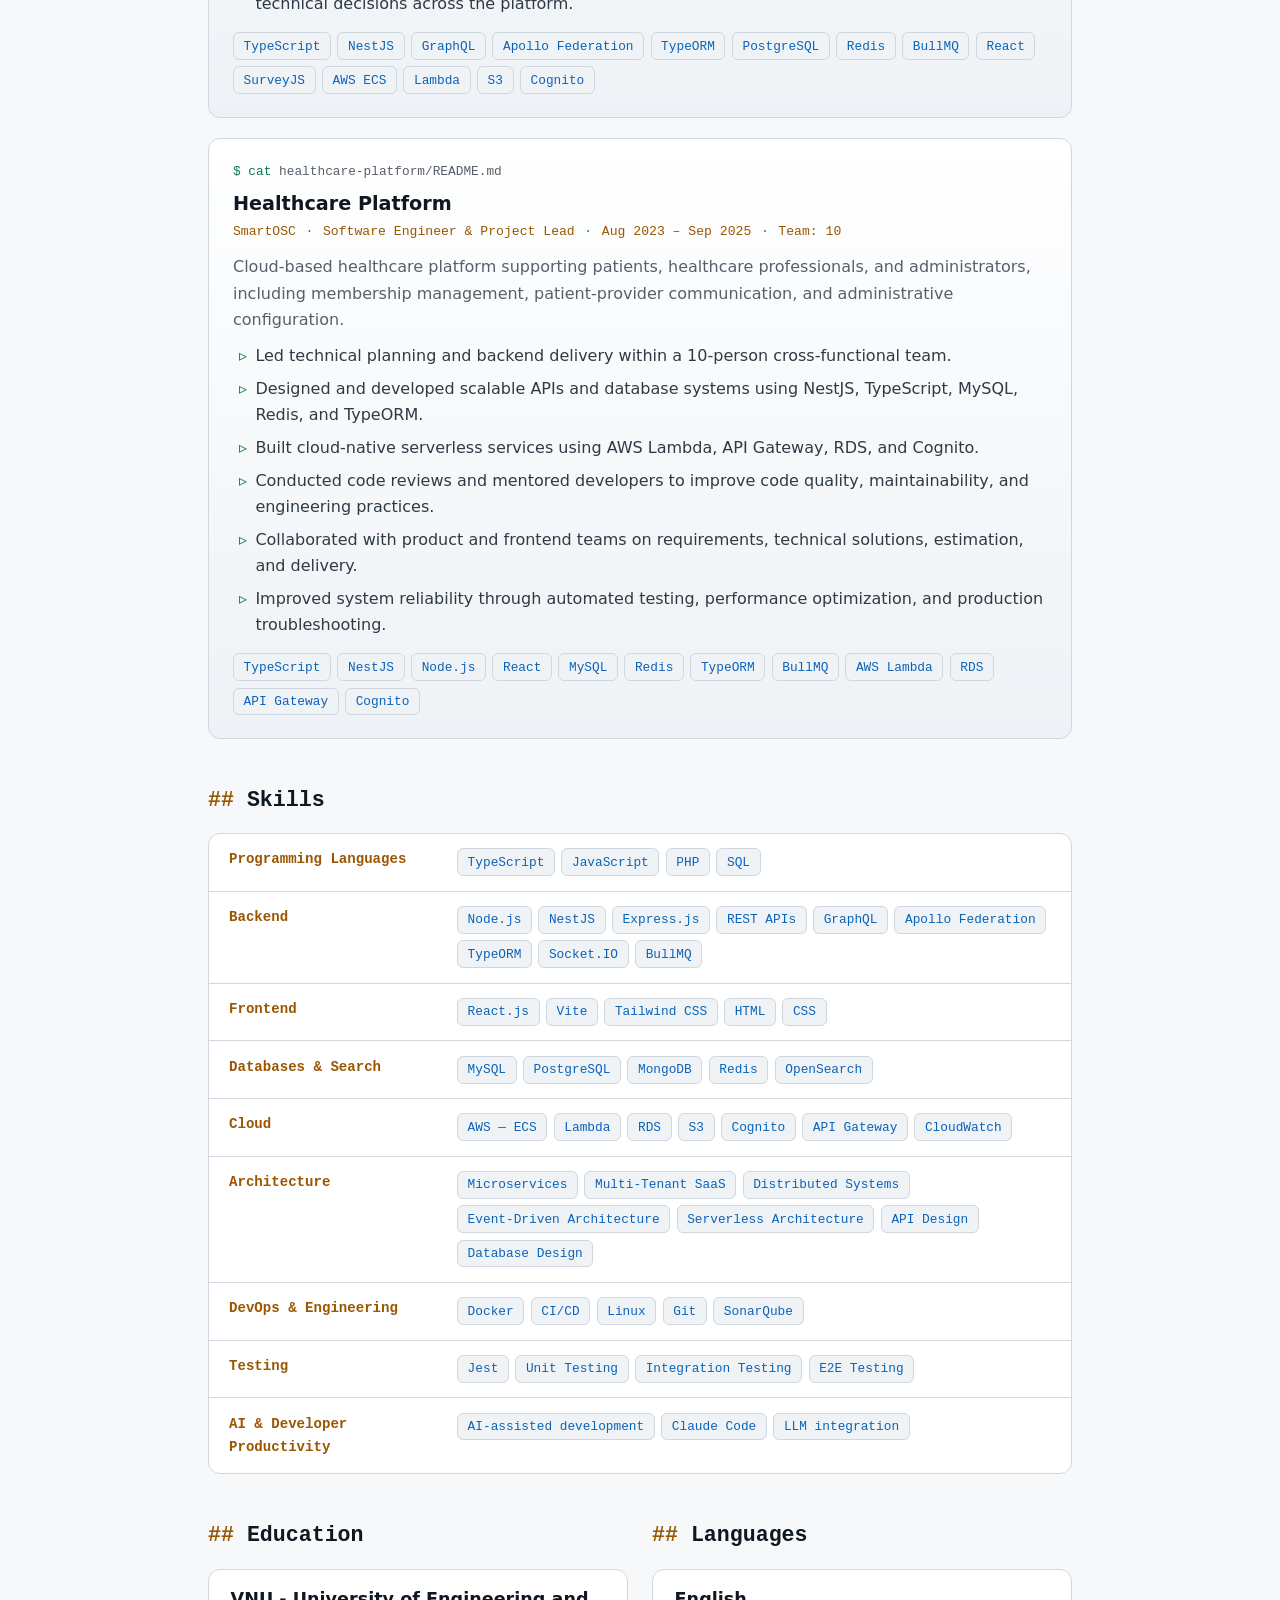
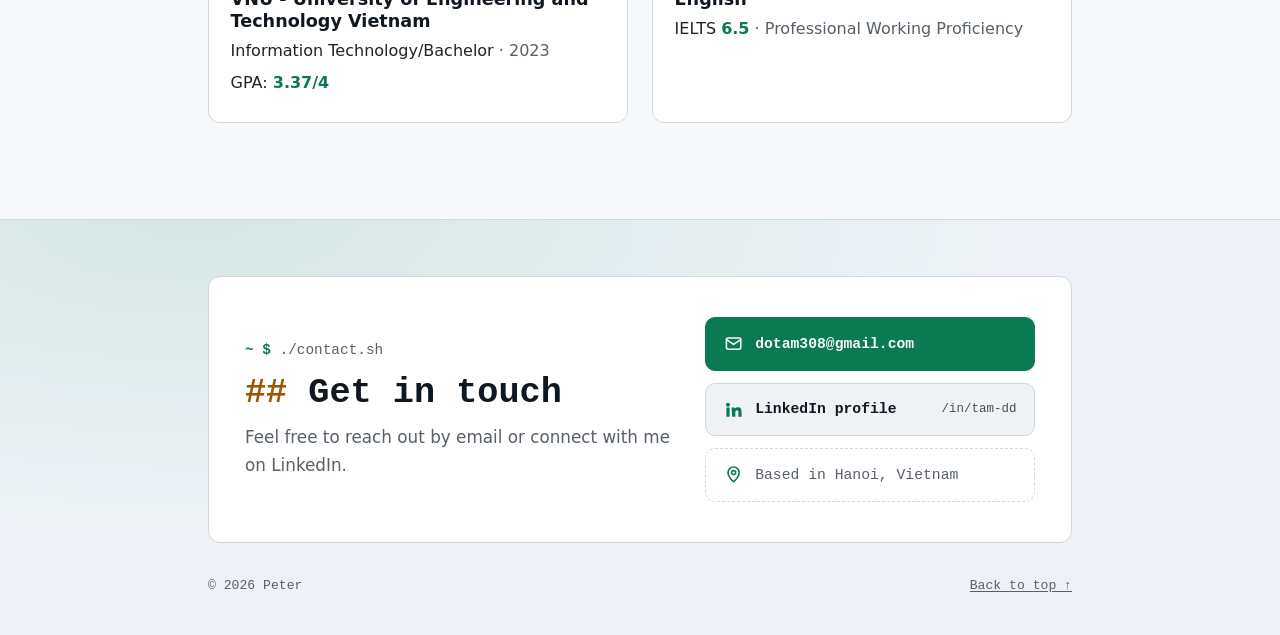
==== commit 1999fe3b: "Add EN/VI switch, light/dark mode, larger contact footer" ====
--- a/index.html
+++ b/index.html
@@ -4,16 +4,41 @@
   <meta charset="utf-8">
   <meta name="viewport" content="width=device-width, initial-scale=1">
   <title>Peter | Senior Software Engineer</title>
-  <meta name="description" content="Peter — Senior Software Engineer, Backend &amp; Distributed Systems. TypeScript, Node.js, AWS. Hanoi, Vietnam.">
-  <meta name="color-scheme" content="dark">
-  <link rel="stylesheet" href="styles.css?v=1">
+  <meta name="description" content="Peter — Senior Software Engineer, Backend & Distributed Systems. TypeScript, Node.js, AWS. Hanoi, Vietnam.">
+  <meta name="color-scheme" content="dark light">
+  <link rel="alternate" hreflang="en" href="https://dotam308.github.io/">
+  <link rel="alternate" hreflang="vi" href="https://dotam308.github.io/vi/">
+  <script>
+    (function () {
+      var d = document.documentElement;
+      d.classList.add("js");
+      try {
+        var t = localStorage.getItem("theme");
+        if (t === "light" || t === "dark") d.setAttribute("data-theme", t);
+      } catch (e) {}
+    })();
+  </script>
+  <link rel="stylesheet" href="styles.css?v=2">
 </head>
 <body>
   <a class="skip-link" href="#main">Skip to content</a>
 
+  <nav class="topbar" aria-label="Site">
+    <div class="wrap">
+      <a class="brand" href="./">~/<span>peter</span></a>
+      <div class="controls">
+        <ul class="lang" aria-label="Language">
+          <li><a href="./" hreflang="en" lang="en" aria-current="page">EN</a></li>
+          <li><a href="vi/" hreflang="vi" lang="vi">VI</a></li>
+        </ul>
+        <button class="theme-toggle" type="button" aria-label="Toggle light and dark mode" title="Toggle light and dark mode"><svg class="icon-moon" viewBox="0 0 24 24" fill="none" stroke="currentColor" stroke-width="2" stroke-linecap="round" stroke-linejoin="round" aria-hidden="true" focusable="false"><path d="M21 12.8A9 9 0 1 1 11.2 3a7 7 0 0 0 9.8 9.8z"/></svg><svg class="icon-sun" viewBox="0 0 24 24" fill="none" stroke="currentColor" stroke-width="2" stroke-linecap="round" stroke-linejoin="round" aria-hidden="true" focusable="false"><circle cx="12" cy="12" r="4.5"/><path d="M12 2v2M12 20v2M4.9 4.9l1.4 1.4M17.7 17.7l1.4 1.4M2 12h2M20 12h2M4.9 19.1l1.4-1.4M17.7 6.3l1.4-1.4"/></svg></button>
+      </div>
+    </div>
+  </nav>
+
   <header class="hero">
     <div class="wrap">
-      <div class="terminal" role="presentation">
+      <div class="terminal">
         <div class="term-bar" aria-hidden="true">
           <span class="dot red"></span><span class="dot amber"></span><span class="dot green"></span>
           <span class="term-title">peter@hanoi: ~</span>
@@ -130,40 +155,31 @@
         <article class="project">
           <p class="file" aria-hidden="true">stars-3.0/README.md</p>
           <h3>STARS 3.0 — Multi-Tenant Life Sciences SaaS Platform</h3>
-          <ul class="meta">
-            <li>H3Tech</li><li>Senior Software Engineer</li><li>Sep 2025 – Present</li><li>Team: 20</li>
-          </ul>
+          <ul class="meta"><li>H3Tech</li><li>Senior Software Engineer</li><li>Sep 2025 – Present</li><li>Team: 20</li></ul>
           <p class="desc">Enterprise multi-tenant SaaS platform for pharmaceutical speaker-bureau and HCP engagement management, built on a GraphQL federated microservice architecture with six core services.</p>
           <ul class="points">
-            <li>Own the configurable dynamic form engine, including form types, field visibility rules, validation, multi-step approval workflows, and e-signature forms.</li>
-            <li>Built core speaker and program domains covering contracts, spend caps, attendance, RSVP, budgets, and approval workflows.</li>
-            <li>Implemented event-driven in-app and email notifications across speaker, payment, inquiry, and program lifecycle events.</li>
-            <li>Designed and maintained TypeORM migrations across tenant databases and optimized PostgreSQL queries and indexes.</li>
-            <li>Contributed to architecture, testing, production troubleshooting, performance optimization, and technical decisions across the platform.</li>
-          </ul>
-          <ul class="tags" aria-label="Tech">
-            <li>TypeScript</li><li>NestJS</li><li>GraphQL</li><li>Apollo Federation</li><li>TypeORM</li><li>PostgreSQL</li><li>Redis</li><li>BullMQ</li><li>React</li><li>SurveyJS</li><li>AWS ECS</li><li>Lambda</li><li>S3</li><li>Cognito</li>
-          </ul>
+              <li>Own the configurable dynamic form engine, including form types, field visibility rules, validation, multi-step approval workflows, and e-signature forms.</li>
+              <li>Built core speaker and program domains covering contracts, spend caps, attendance, RSVP, budgets, and approval workflows.</li>
+              <li>Implemented event-driven in-app and email notifications across speaker, payment, inquiry, and program lifecycle events.</li>
+              <li>Designed and maintained TypeORM migrations across tenant databases and optimized PostgreSQL queries and indexes.</li>
+              <li>Contributed to architecture, testing, production troubleshooting, performance optimization, and technical decisions across the platform.</li>
+            </ul>
+          <ul class="tags" aria-label="Tech"><li>TypeScript</li><li>NestJS</li><li>GraphQL</li><li>Apollo Federation</li><li>TypeORM</li><li>PostgreSQL</li><li>Redis</li><li>BullMQ</li><li>React</li><li>SurveyJS</li><li>AWS ECS</li><li>Lambda</li><li>S3</li><li>Cognito</li></ul>
         </article>
-
         <article class="project">
           <p class="file" aria-hidden="true">healthcare-platform/README.md</p>
           <h3>Healthcare Platform</h3>
-          <ul class="meta">
-            <li>SmartOSC</li><li>Software Engineer &amp; Project Lead</li><li>Aug 2023 – Sep 2025</li><li>Team: 10</li>
-          </ul>
+          <ul class="meta"><li>SmartOSC</li><li>Software Engineer &amp; Project Lead</li><li>Aug 2023 – Sep 2025</li><li>Team: 10</li></ul>
           <p class="desc">Cloud-based healthcare platform supporting patients, healthcare professionals, and administrators, including membership management, patient-provider communication, and administrative configuration.</p>
           <ul class="points">
-            <li>Led technical planning and backend delivery within a 10-person cross-functional team.</li>
-            <li>Designed and developed scalable APIs and database systems using NestJS, TypeScript, MySQL, Redis, and TypeORM.</li>
-            <li>Built cloud-native serverless services using AWS Lambda, API Gateway, RDS, and Cognito.</li>
-            <li>Conducted code reviews and mentored developers to improve code quality, maintainability, and engineering practices.</li>
-            <li>Collaborated with product and frontend teams on requirements, technical solutions, estimation, and delivery.</li>
-            <li>Improved system reliability through automated testing, performance optimization, and production troubleshooting.</li>
-          </ul>
-          <ul class="tags" aria-label="Tech">
-            <li>TypeScript</li><li>NestJS</li><li>Node.js</li><li>React</li><li>MySQL</li><li>Redis</li><li>TypeORM</li><li>BullMQ</li><li>AWS Lambda</li><li>RDS</li><li>API Gateway</li><li>Cognito</li>
-          </ul>
+              <li>Led technical planning and backend delivery within a 10-person cross-functional team.</li>
+              <li>Designed and developed scalable APIs and database systems using NestJS, TypeScript, MySQL, Redis, and TypeORM.</li>
+              <li>Built cloud-native serverless services using AWS Lambda, API Gateway, RDS, and Cognito.</li>
+              <li>Conducted code reviews and mentored developers to improve code quality, maintainability, and engineering practices.</li>
+              <li>Collaborated with product and frontend teams on requirements, technical solutions, estimation, and delivery.</li>
+              <li>Improved system reliability through automated testing, performance optimization, and production troubleshooting.</li>
+            </ul>
+          <ul class="tags" aria-label="Tech"><li>TypeScript</li><li>NestJS</li><li>Node.js</li><li>React</li><li>MySQL</li><li>Redis</li><li>TypeORM</li><li>BullMQ</li><li>AWS Lambda</li><li>RDS</li><li>API Gateway</li><li>Cognito</li></ul>
         </article>
       </div>
     </section>
@@ -203,8 +219,46 @@
     </div>
   </main>
 
-  <footer class="wrap">
-    <p><span class="prompt" aria-hidden="true">~ $</span> <a href="mailto:dotam308@gmail.com">Email me at dotam308@gmail.com</a> · <a href="https://www.linkedin.com/in/tam-dd/" rel="noopener">LinkedIn</a> · <a href="teaching-cv/">English teaching CV</a></p>
+  <footer class="site-footer" aria-labelledby="contact">
+    <div class="wrap">
+      <div class="contact-card">
+        <div>
+          <p class="cmd" aria-hidden="true"><span class="prompt">~ $</span> ./contact.sh</p>
+          <h2 id="contact"><span class="hash" aria-hidden="true">##</span> Get in touch</h2>
+          <p class="contact-lead">Feel free to reach out by email or connect with me on LinkedIn.</p>
+        </div>
+        <div class="contact-actions">
+          <a class="btn primary" href="mailto:dotam308@gmail.com"><svg viewBox="0 0 24 24" fill="none" stroke="currentColor" stroke-width="2" stroke-linecap="round" stroke-linejoin="round" aria-hidden="true" focusable="false"><rect x="3" y="5" width="18" height="14" rx="2"/><path d="m3 7 9 6 9-6"/></svg><span>dotam308@gmail.com</span></a>
+          <a class="btn" href="https://www.linkedin.com/in/tam-dd/" rel="noopener"><svg viewBox="0 0 24 24" fill="currentColor" aria-hidden="true" focusable="false"><path d="M4.98 3.5a2.5 2.5 0 1 1 0 5 2.5 2.5 0 0 1 0-5zM3 9.5h4V21H3zM9.5 9.5h3.8v1.6h.1c.5-1 1.8-2 3.8-2 4 0 4.8 2.6 4.8 6V21h-4v-5.2c0-1.2 0-2.9-1.8-2.9s-2 1.4-2 2.8V21h-4z"/></svg><span>LinkedIn profile</span><span class="btn-sub" aria-hidden="true">/in/tam-dd</span></a>
+          <p class="btn static"><svg viewBox="0 0 24 24" fill="none" stroke="currentColor" stroke-width="2" stroke-linecap="round" stroke-linejoin="round" aria-hidden="true" focusable="false"><path d="M12 21s-7-6.2-7-11.5a7 7 0 0 1 14 0C19 14.8 12 21 12 21z"/><circle cx="12" cy="9.5" r="2.5"/></svg><span>Based in Hanoi, Vietnam</span></p>
+        </div>
+      </div>
+      <div class="footer-meta">
+        <p>© 2026 Peter</p>
+        <p><a href="#main">Back to top ↑</a></p>
+      </div>
+    </div>
   </footer>
+
+  <script>
+    (function () {
+      var d = document.documentElement;
+      var btn = document.querySelector(".theme-toggle");
+      var mq = window.matchMedia ? window.matchMedia("(prefers-color-scheme: light)") : null;
+      function current() {
+        return d.getAttribute("data-theme") || (mq && mq.matches ? "light" : "dark");
+      }
+      function sync() {
+        btn.setAttribute("aria-pressed", current() === "light" ? "true" : "false");
+      }
+      btn.addEventListener("click", function () {
+        var next = current() === "light" ? "dark" : "light";
+        d.setAttribute("data-theme", next);
+        try { localStorage.setItem("theme", next); } catch (e) {}
+        sync();
+      });
+      sync();
+    })();
+  </script>
 </body>
 </html>
--- a/styles.css
+++ b/styles.css
@@ -1,6 +1,17 @@
-/* Theme: "Terminal" — dark charcoal, monospace headings, teal + amber accents */
+/* Theme: "Terminal" — monospace headings, teal + amber accents.
+   Dark by default; light palette via system setting or the toggle. */
 
 :root {
+  color-scheme: dark;
+  --heading: #ffffff;
+  --text-2: #d3dbe3;
+  --term-bg: rgba(22, 27, 34, 0.92);
+  --shadow: rgba(0, 0, 0, 0.8);
+  --grid: rgba(61, 220, 151, 0.05);
+  --glow-1: rgba(61, 220, 151, 0.12);
+  --glow-2: rgba(86, 212, 221, 0.1);
+  --tint: rgba(61, 220, 151, 0.08);
+  --tint-line: rgba(61, 220, 151, 0.35);
   --bg: #0d1117;
   --bg-2: #11161d;
   --panel: #161b22;
@@ -17,6 +28,54 @@
   --sans: system-ui, -apple-system, "Segoe UI", Roboto, "Helvetica Neue", Arial, sans-serif;
 }
 
+@media (prefers-color-scheme: light) {
+  :root:not([data-theme="dark"]) {
+    color-scheme: light;
+    --heading: #0f1720;
+    --text-2: #2f3a45;
+    --term-bg: rgba(255, 255, 255, 0.94);
+    --shadow: rgba(31, 35, 40, 0.25);
+    --grid: rgba(10, 122, 82, 0.06);
+    --glow-1: rgba(10, 122, 82, 0.10);
+    --glow-2: rgba(11, 107, 203, 0.08);
+    --tint: rgba(10, 122, 82, 0.08);
+    --tint-line: rgba(10, 122, 82, 0.35);
+    --bg: #f6f8fa;
+    --bg-2: #eef2f6;
+    --panel: #ffffff;
+    --panel-2: #f0f3f6;
+    --line: #d0d7de;
+    --text: #1f2328;
+    --muted: #57606a;
+    --teal: #0a7a52;
+    --cyan: #0b63b8;
+    --amber: #9a5600;
+  }
+}
+
+:root[data-theme="light"] {
+  color-scheme: light;
+  --heading: #0f1720;
+  --text-2: #2f3a45;
+  --term-bg: rgba(255, 255, 255, 0.94);
+  --shadow: rgba(31, 35, 40, 0.25);
+  --grid: rgba(10, 122, 82, 0.06);
+  --glow-1: rgba(10, 122, 82, 0.10);
+  --glow-2: rgba(11, 107, 203, 0.08);
+  --tint: rgba(10, 122, 82, 0.08);
+  --tint-line: rgba(10, 122, 82, 0.35);
+  --bg: #f6f8fa;
+  --bg-2: #eef2f6;
+  --panel: #ffffff;
+  --panel-2: #f0f3f6;
+  --line: #d0d7de;
+  --text: #1f2328;
+  --muted: #57606a;
+  --teal: #0a7a52;
+  --cyan: #0b63b8;
+  --amber: #9a5600;
+}
+
 *,
 *::before,
 *::after {
@@ -86,14 +145,133 @@
   color: var(--muted);
 }
 
+/* ---------- Top bar ---------- */
+
+.topbar {
+  position: sticky;
+  top: 0;
+  z-index: 5;
+  background: color-mix(in srgb, var(--bg) 88%, transparent);
+  -webkit-backdrop-filter: blur(8px);
+  backdrop-filter: blur(8px);
+  border-bottom: 1px solid var(--line);
+}
+
+.topbar .wrap {
+  display: flex;
+  align-items: center;
+  justify-content: space-between;
+  gap: 1rem;
+  min-height: 3.25rem;
+}
+
+.brand {
+  font-family: var(--mono);
+  font-size: 0.92rem;
+  font-weight: 700;
+  color: var(--heading);
+  text-decoration: none;
+}
+
+.brand span {
+  color: var(--teal);
+}
+
+.controls {
+  display: flex;
+  align-items: center;
+  gap: 0.6rem;
+}
+
+.lang {
+  display: flex;
+  margin: 0;
+  padding: 0.15rem;
+  list-style: none;
+  border: 1px solid var(--line);
+  border-radius: 8px;
+  background: var(--panel);
+}
+
+.lang a {
+  display: block;
+  min-width: 2.4rem;
+  padding: 0.2rem 0.55rem;
+  border-radius: 6px;
+  font-family: var(--mono);
+  font-size: 0.82rem;
+  font-weight: 700;
+  text-align: center;
+  text-decoration: none;
+  color: var(--muted);
+}
+
+.lang a[aria-current="page"] {
+  background: var(--teal);
+  color: var(--bg);
+}
+
+.lang a:not([aria-current]):hover {
+  color: var(--heading);
+}
+
+.theme-toggle {
+  display: none;
+  align-items: center;
+  justify-content: center;
+  width: 2.25rem;
+  height: 2.25rem;
+  padding: 0;
+  border: 1px solid var(--line);
+  border-radius: 8px;
+  background: var(--panel);
+  color: var(--amber);
+  cursor: pointer;
+}
+
+.js .theme-toggle {
+  display: inline-flex;
+}
+
+.theme-toggle:hover {
+  border-color: var(--amber);
+}
+
+.theme-toggle svg {
+  width: 1.15rem;
+  height: 1.15rem;
+}
+
+.icon-sun {
+  display: none;
+}
+
+:root[data-theme="light"] .icon-sun {
+  display: block;
+}
+
+:root[data-theme="light"] .icon-moon {
+  display: none;
+}
+
+@media (prefers-color-scheme: light) {
+  :root:not([data-theme="dark"]) .icon-sun {
+    display: block;
+  }
+
+  :root:not([data-theme="dark"]) .icon-moon {
+    display: none;
+  }
+}
+
 /* ---------- Hero ---------- */
 
 .hero {
   padding: 3rem 0 2rem;
   background:
-    linear-gradient(rgba(61, 220, 151, 0.05) 1px, transparent 1px) 0 0 / 100% 28px,
-    radial-gradient(ellipse at 20% 0%, rgba(61, 220, 151, 0.12), transparent 55%),
-    radial-gradient(ellipse at 90% 30%, rgba(86, 212, 221, 0.1), transparent 50%),
+    linear-gradient(var(--grid) 1px, transparent 1px) 0 0 / 100% 28px,
+    radial-gradient(ellipse at 20% 0%, var(--glow-1), transparent 55%),
+    radial-gradient(ellipse at 90% 30%, var(--glow-2), transparent 50%),
     var(--bg);
   border-bottom: 1px solid var(--line);
 }
@@ -101,8 +279,8 @@
 .terminal {
   border: 1px solid var(--line);
   border-radius: var(--radius);
-  background: rgba(22, 27, 34, 0.92);
-  box-shadow: 0 30px 60px -30px rgba(0, 0, 0, 0.8), 0 0 0 1px rgba(61, 220, 151, 0.06);
+  background: var(--term-bg);
+  box-shadow: 0 30px 60px -30px var(--shadow), 0 0 0 1px rgba(61, 220, 151, 0.06);
   overflow: hidden;
 }
 
@@ -177,7 +355,7 @@
   font-size: clamp(2.4rem, 8vw, 3.6rem);
   font-weight: 800;
   letter-spacing: -0.03em;
-  color: #fff;
+  color: var(--heading);
 }
 
 .role {
@@ -248,9 +426,9 @@
 
 .stack li {
   padding: 0.3rem 0.8rem;
-  border: 1px solid rgba(61, 220, 151, 0.35);
+  border: 1px solid var(--tint-line);
   border-radius: 999px;
-  background: rgba(61, 220, 151, 0.08);
+  background: var(--tint);
   font-family: var(--mono);
   font-size: 0.85rem;
   color: var(--teal);
@@ -271,7 +449,7 @@
   font-family: var(--mono);
   font-size: 1.35rem;
   font-weight: 700;
-  color: #fff;
+  color: var(--heading);
 }
 
 .hash {
@@ -281,7 +459,7 @@
 h3 {
   margin: 0 0 0.3rem;
   font-size: 1.1rem;
-  color: #fff;
+  color: var(--heading);
 }
 
 .readme {
@@ -299,7 +477,7 @@
 .points {
   margin: 0.6rem 0 0;
   padding-left: 1.2rem;
-  color: #d3dbe3;
+  color: var(--text-2);
 }
 
 .points li {
@@ -519,15 +697,129 @@
   color: var(--teal);
 }
 
-/* Footer */
-
-footer.wrap {
+/* Footer / contact */
+
+footer.site-footer {
+  margin-top: 4rem;
+  padding: 3.5rem 0 2rem;
+  border-top: 1px solid var(--line);
+  background:
+    radial-gradient(ellipse at 15% 0%, var(--glow-1), transparent 55%),
+    var(--bg-2);
+}
+
+.contact-card {
+  display: grid;
+  gap: 2rem;
+  padding: 2rem 1.75rem;
+  border: 1px solid var(--line);
+  border-radius: var(--radius);
+  background: var(--panel);
+}
+
+@media (min-width: 720px) {
+  .contact-card {
+    grid-template-columns: 1.3fr 1fr;
+    align-items: center;
+    padding: 2.5rem 2.25rem;
+  }
+}
+
+.contact-card .cmd {
+  margin-bottom: 0.5rem;
+}
+
+.contact-card h2 {
+  margin: 0 0 0.6rem;
+  font-size: clamp(1.6rem, 4.5vw, 2.2rem);
+}
+
+.contact-lead {
+  margin: 0;
+  color: var(--muted);
+  font-size: 1.05rem;
+}
+
+.contact-actions {
+  display: grid;
+  gap: 0.75rem;
+}
+
+.btn {
+  display: flex;
+  align-items: center;
+  gap: 0.75rem;
+  padding: 0.85rem 1.1rem;
+  border: 1px solid var(--line);
+  border-radius: 10px;
+  background: var(--panel-2);
+  color: var(--heading);
+  font-family: var(--mono);
+  font-size: 0.92rem;
+  font-weight: 700;
+  text-decoration: none;
+  overflow-wrap: anywhere;
+}
+
+.btn svg {
+  flex: none;
+  width: 1.2rem;
+  height: 1.2rem;
+  color: var(--teal);
+}
+
+.btn:hover {
+  border-color: var(--teal);
+  color: var(--heading);
+}
+
+.btn.primary {
+  background: var(--teal);
+  border-color: var(--teal);
+  color: var(--bg);
+}
+
+.btn.primary svg {
+  color: var(--bg);
+}
+
+.btn.primary:hover {
+  filter: brightness(1.08);
+  color: var(--bg);
+}
+
+.btn.static {
+  margin: 0;
+  background: transparent;
+  border-style: dashed;
+  color: var(--muted);
+  font-weight: 400;
+}
+
+.btn.static:hover {
+  border-color: var(--line);
+  color: var(--muted);
+}
+
+.btn-sub {
+  margin-left: auto;
+  font-weight: 400;
+  font-size: 0.78rem;
+  opacity: 0.75;
+}
+
+.footer-meta {
+  display: flex;
+  flex-wrap: wrap;
+  justify-content: space-between;
+  gap: 0.5rem 1.5rem;
   margin-top: 2rem;
-  padding-top: 1.5rem;
-  padding-bottom: 3rem;
-  border-top: 1px solid var(--line);
-  font-family: var(--mono);
-  font-size: 0.9rem;
+  font-family: var(--mono);
+  font-size: 0.82rem;
+  color: var(--muted);
+}
+
+.footer-meta a {
   color: var(--muted);
 }
 
@@ -563,6 +855,31 @@
     display: none;
   }
 
+  .brand .long {
+    display: none;
+  }
+
+  .contact-card {
+    padding: 1.5rem 1.1rem;
+  }
+
+  .btn.static {
+  margin: 0;
+  background: transparent;
+  border-style: dashed;
+  color: var(--muted);
+  font-weight: 400;
+}
+
+.btn.static:hover {
+  border-color: var(--line);
+  color: var(--muted);
+}
+
+.btn-sub {
+    display: none;
+  }
+
   .focus .stackline {
     display: block;
   }
@@ -575,7 +892,11 @@
     margin: 14mm;
   }
 
-  :root {
+  :root,
+  :root[data-theme="light"],
+  :root[data-theme="dark"] {
+    --heading: #111;
+    --text-2: #111;
     --bg: #fff;
     --bg-2: #fff;
     --panel: #fff;
@@ -611,6 +932,7 @@
   }
 
   .skip-link,
+  .topbar,
   .term-bar,
   .cmd,
   .stack,
